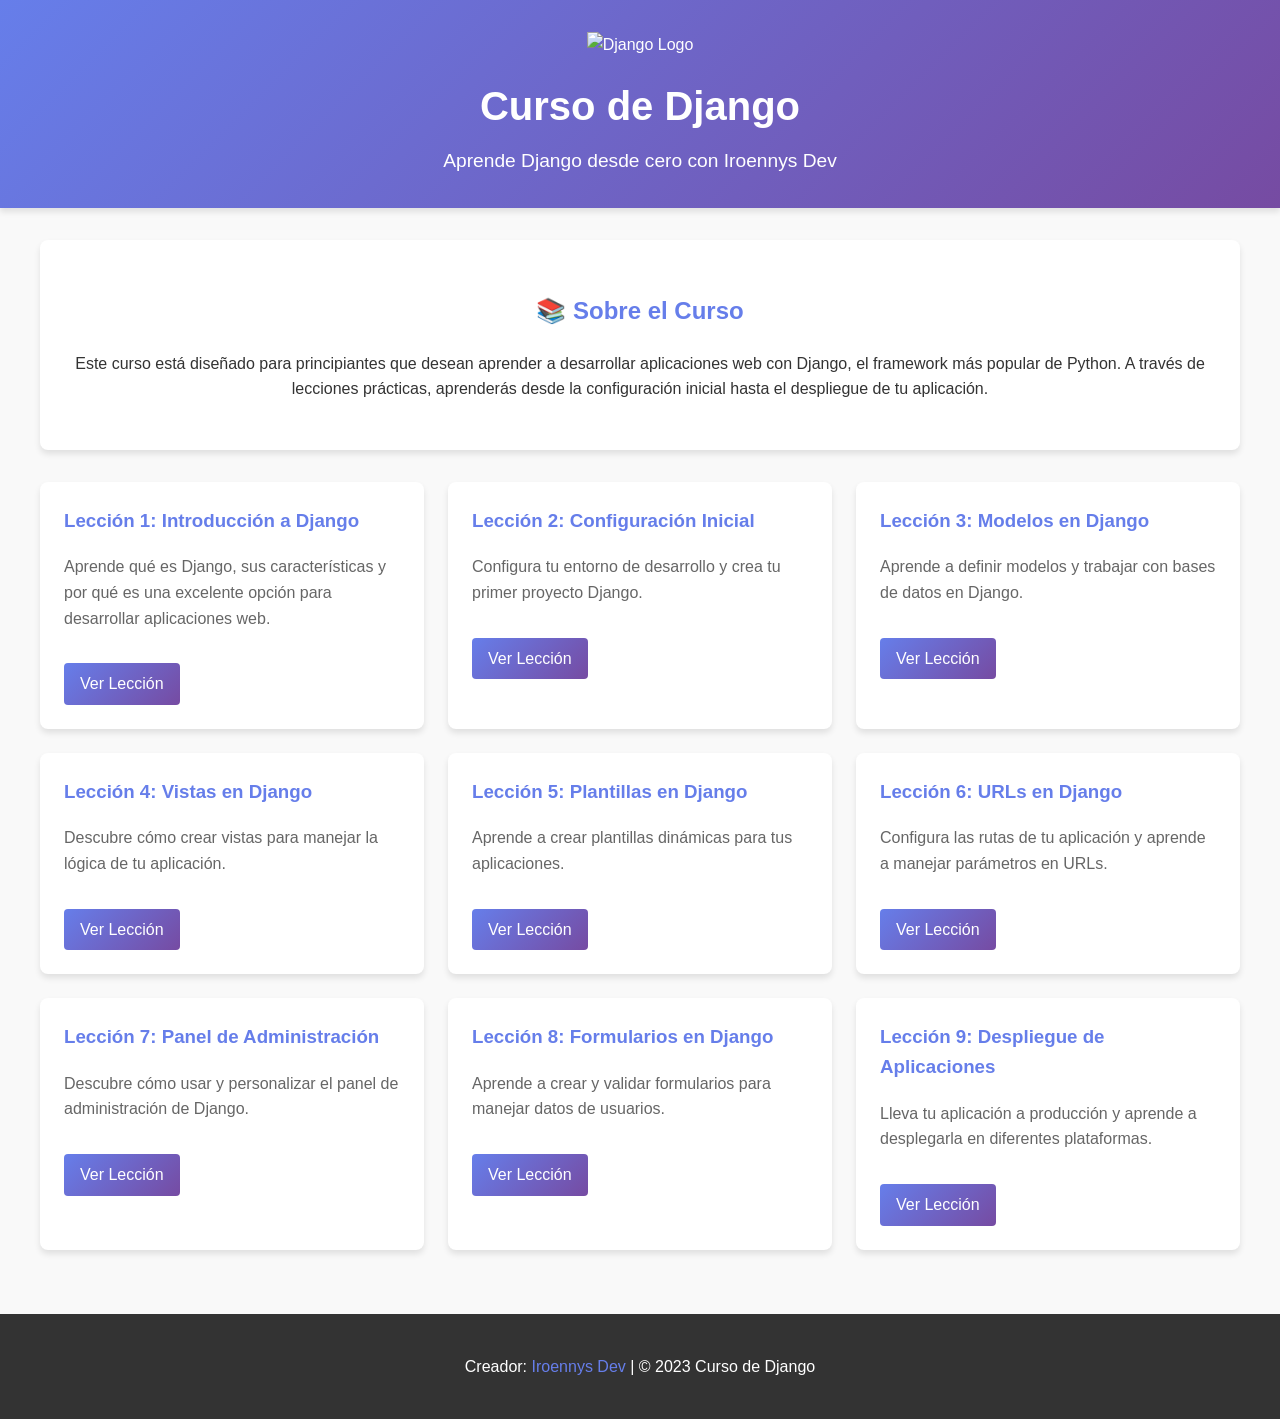
==== docs/index.html @ 35e4da8c "Agrega página web del curso en docs/index.html" ====
<!DOCTYPE html>
<html lang="es">
<head>
    <meta charset="UTF-8">
    <meta name="viewport" content="width=device-width, initial-scale=1.0">
    <title>Curso de Django por Iroennys Dev</title>
    <style>
        body {
            font-family: 'Segoe UI', Tahoma, Geneva, Verdana, sans-serif;
            line-height: 1.6;
            margin: 0;
            padding: 0;
            color: #333;
            background-color: #f9f9f9;
        }
        header {
            background: linear-gradient(135deg, #667eea 0%, #764ba2 100%);
            color: white;
            text-align: center;
            padding: 2rem 0;
            box-shadow: 0 4px 6px rgba(0, 0, 0, 0.1);
        }
        header h1 {
            margin: 0;
            font-size: 2.5rem;
        }
        header p {
            margin: 0.5rem 0 0;
            font-size: 1.2rem;
        }
        .container {
            max-width: 1200px;
            margin: 0 auto;
            padding: 2rem;
        }
        .course-info {
            background: white;
            border-radius: 8px;
            padding: 2rem;
            box-shadow: 0 4px 6px rgba(0, 0, 0, 0.1);
            margin-bottom: 2rem;
            text-align: center;
        }
        .course-info h2 {
            color: #667eea;
        }
        .lessons {
            display: grid;
            grid-template-columns: repeat(auto-fill, minmax(300px, 1fr));
            gap: 1.5rem;
        }
        .lesson-card {
            background: white;
            border-radius: 8px;
            padding: 1.5rem;
            box-shadow: 0 4px 6px rgba(0, 0, 0, 0.1);
            transition: transform 0.3s ease, box-shadow 0.3s ease;
        }
        .lesson-card:hover {
            transform: translateY(-5px);
            box-shadow: 0 6px 12px rgba(0, 0, 0, 0.15);
        }
        .lesson-card h3 {
            color: #667eea;
            margin-top: 0;
        }
        .lesson-card p {
            color: #666;
        }
        .lesson-card a {
            display: inline-block;
            margin-top: 1rem;
            padding: 0.5rem 1rem;
            background: linear-gradient(135deg, #667eea 0%, #764ba2 100%);
            color: white;
            text-decoration: none;
            border-radius: 4px;
            transition: background 0.3s ease;
        }
        .lesson-card a:hover {
            background: linear-gradient(135deg, #764ba2 0%, #667eea 100%);
        }
        footer {
            text-align: center;
            padding: 1.5rem;
            background: #333;
            color: white;
            margin-top: 2rem;
        }
        footer a {
            color: #667eea;
            text-decoration: none;
        }
        footer a:hover {
            text-decoration: underline;
        }
        .django-logo {
            width: 100px;
            height: auto;
            margin-bottom: 1rem;
        }
    </style>
</head>
<body>
    <header>
        <img src="https://www.djangoproject.com/m/img/logos/django-logo-negative.png" alt="Django Logo" class="django-logo">
        <h1>Curso de Django</h1>
        <p>Aprende Django desde cero con Iroennys Dev</p>
    </header>
    <div class="container">
        <div class="course-info">
            <h2>📚 Sobre el Curso</h2>
            <p>Este curso está diseñado para principiantes que desean aprender a desarrollar aplicaciones web con Django, el framework más popular de Python. A través de lecciones prácticas, aprenderás desde la configuración inicial hasta el despliegue de tu aplicación.</p>
        </div>
        <div class="lessons">
            <div class="lesson-card">
                <h3>Lección 1: Introducción a Django</h3>
                <p>Aprende qué es Django, sus características y por qué es una excelente opción para desarrollar aplicaciones web.</p>
                <a href="lecciones/01_introduccion/README.md" target="_blank">Ver Lección</a>
            </div>
            <div class="lesson-card">
                <h3>Lección 2: Configuración Inicial</h3>
                <p>Configura tu entorno de desarrollo y crea tu primer proyecto Django.</p>
                <a href="lecciones/02_configuracion/README.md" target="_blank">Ver Lección</a>
            </div>
            <div class="lesson-card">
                <h3>Lección 3: Modelos en Django</h3>
                <p>Aprende a definir modelos y trabajar con bases de datos en Django.</p>
                <a href="lecciones/03_modelos/README.md" target="_blank">Ver Lección</a>
            </div>
            <div class="lesson-card">
                <h3>Lección 4: Vistas en Django</h3>
                <p>Descubre cómo crear vistas para manejar la lógica de tu aplicación.</p>
                <a href="lecciones/04_vistas/README.md" target="_blank">Ver Lección</a>
            </div>
            <div class="lesson-card">
                <h3>Lección 5: Plantillas en Django</h3>
                <p>Aprende a crear plantillas dinámicas para tus aplicaciones.</p>
                <a href="lecciones/05_templates/README.md" target="_blank">Ver Lección</a>
            </div>
            <div class="lesson-card">
                <h3>Lección 6: URLs en Django</h3>
                <p>Configura las rutas de tu aplicación y aprende a manejar parámetros en URLs.</p>
                <a href="lecciones/06_urls/README.md" target="_blank">Ver Lección</a>
            </div>
            <div class="lesson-card">
                <h3>Lección 7: Panel de Administración</h3>
                <p>Descubre cómo usar y personalizar el panel de administración de Django.</p>
                <a href="lecciones/07_admin/README.md" target="_blank">Ver Lección</a>
            </div>
            <div class="lesson-card">
                <h3>Lección 8: Formularios en Django</h3>
                <p>Aprende a crear y validar formularios para manejar datos de usuarios.</p>
                <a href="lecciones/08_formularios/README.md" target="_blank">Ver Lección</a>
            </div>
            <div class="lesson-card">
                <h3>Lección 9: Despliegue de Aplicaciones</h3>
                <p>Lleva tu aplicación a producción y aprende a desplegarla en diferentes plataformas.</p>
                <a href="lecciones/09_despliegue/README.md" target="_blank">Ver Lección</a>
            </div>
        </div>
    </div>
    <footer>
        <p>Creador: <a href="https://github.com/iroennys-admin" target="_blank">Iroennys Dev</a> | © 2023 Curso de Django</p>
    </footer>
</body>
</html>
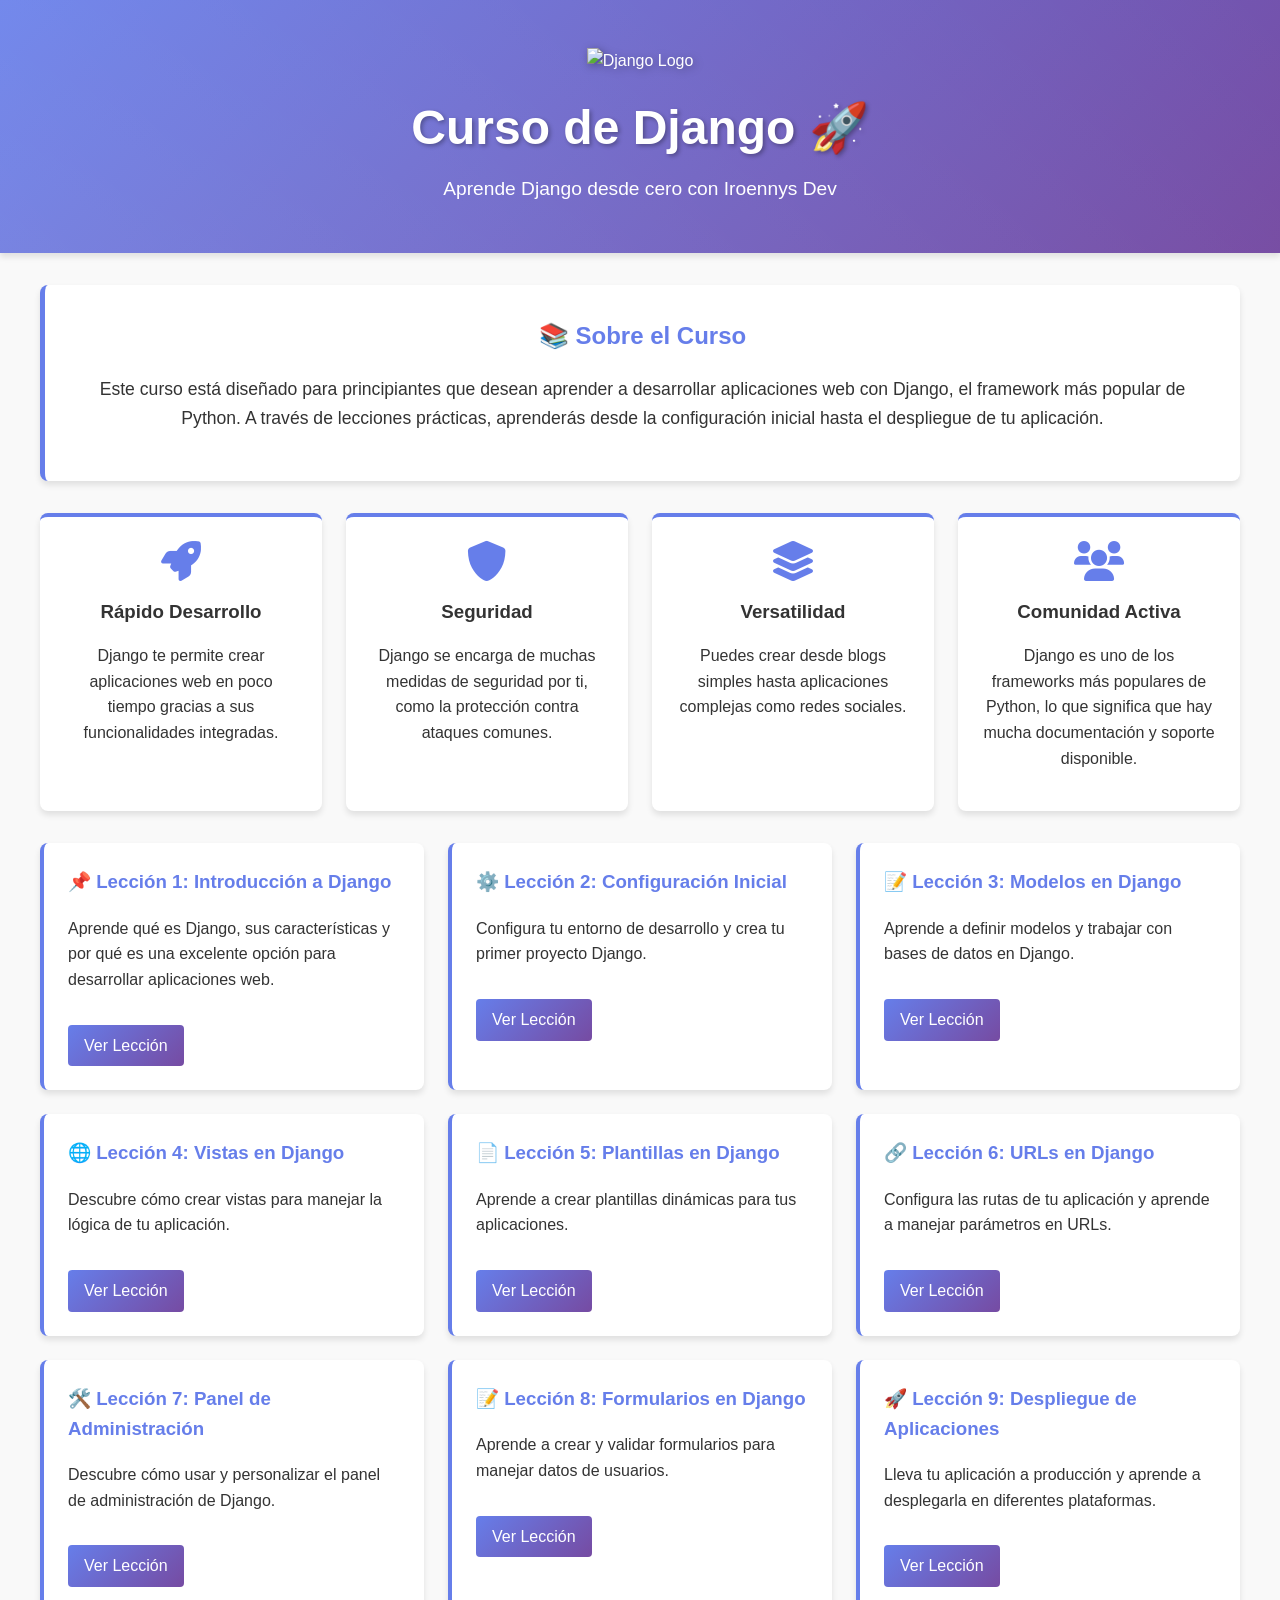
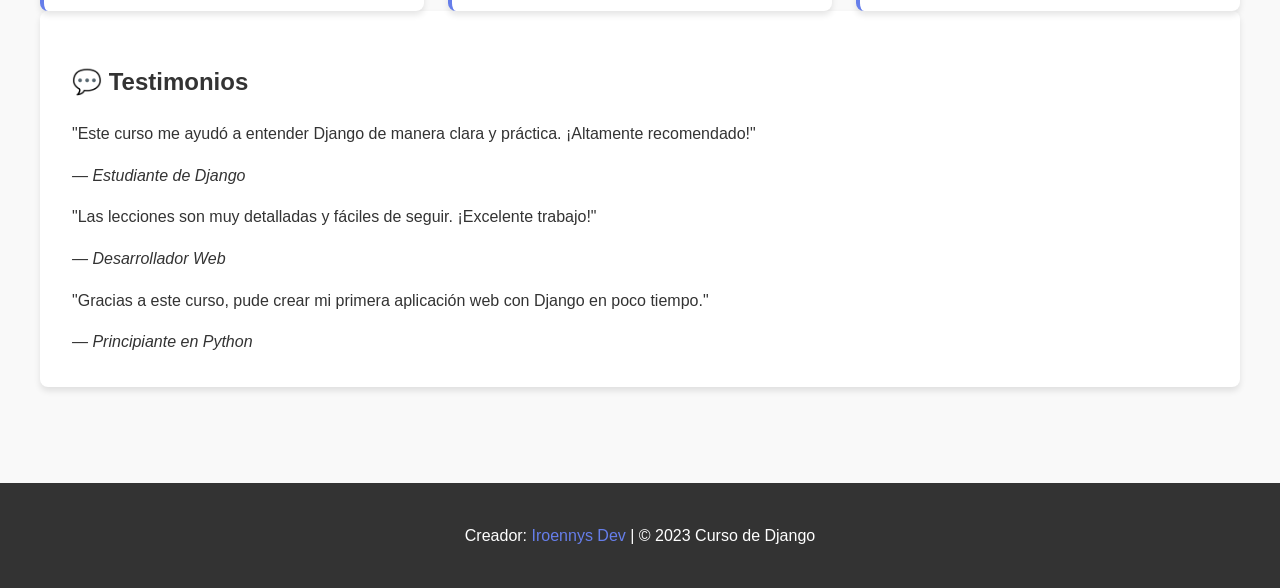
==== commit 036405b6: "Mejora notablemente la web: añade CSS y contenido adicional" ====
--- a/docs/index.html
+++ b/docs/index.html
@@ -4,107 +4,13 @@
     <meta charset="UTF-8">
     <meta name="viewport" content="width=device-width, initial-scale=1.0">
     <title>Curso de Django por Iroennys Dev</title>
-    <style>
-        body {
-            font-family: 'Segoe UI', Tahoma, Geneva, Verdana, sans-serif;
-            line-height: 1.6;
-            margin: 0;
-            padding: 0;
-            color: #333;
-            background-color: #f9f9f9;
-        }
-        header {
-            background: linear-gradient(135deg, #667eea 0%, #764ba2 100%);
-            color: white;
-            text-align: center;
-            padding: 2rem 0;
-            box-shadow: 0 4px 6px rgba(0, 0, 0, 0.1);
-        }
-        header h1 {
-            margin: 0;
-            font-size: 2.5rem;
-        }
-        header p {
-            margin: 0.5rem 0 0;
-            font-size: 1.2rem;
-        }
-        .container {
-            max-width: 1200px;
-            margin: 0 auto;
-            padding: 2rem;
-        }
-        .course-info {
-            background: white;
-            border-radius: 8px;
-            padding: 2rem;
-            box-shadow: 0 4px 6px rgba(0, 0, 0, 0.1);
-            margin-bottom: 2rem;
-            text-align: center;
-        }
-        .course-info h2 {
-            color: #667eea;
-        }
-        .lessons {
-            display: grid;
-            grid-template-columns: repeat(auto-fill, minmax(300px, 1fr));
-            gap: 1.5rem;
-        }
-        .lesson-card {
-            background: white;
-            border-radius: 8px;
-            padding: 1.5rem;
-            box-shadow: 0 4px 6px rgba(0, 0, 0, 0.1);
-            transition: transform 0.3s ease, box-shadow 0.3s ease;
-        }
-        .lesson-card:hover {
-            transform: translateY(-5px);
-            box-shadow: 0 6px 12px rgba(0, 0, 0, 0.15);
-        }
-        .lesson-card h3 {
-            color: #667eea;
-            margin-top: 0;
-        }
-        .lesson-card p {
-            color: #666;
-        }
-        .lesson-card a {
-            display: inline-block;
-            margin-top: 1rem;
-            padding: 0.5rem 1rem;
-            background: linear-gradient(135deg, #667eea 0%, #764ba2 100%);
-            color: white;
-            text-decoration: none;
-            border-radius: 4px;
-            transition: background 0.3s ease;
-        }
-        .lesson-card a:hover {
-            background: linear-gradient(135deg, #764ba2 0%, #667eea 100%);
-        }
-        footer {
-            text-align: center;
-            padding: 1.5rem;
-            background: #333;
-            color: white;
-            margin-top: 2rem;
-        }
-        footer a {
-            color: #667eea;
-            text-decoration: none;
-        }
-        footer a:hover {
-            text-decoration: underline;
-        }
-        .django-logo {
-            width: 100px;
-            height: auto;
-            margin-bottom: 1rem;
-        }
-    </style>
+    <link rel="stylesheet" href="https://cdnjs.cloudflare.com/ajax/libs/font-awesome/6.0.0-beta3/css/all.min.css">
+    <link rel="stylesheet" href="css/styles.css">
 </head>
 <body>
     <header>
         <img src="https://www.djangoproject.com/m/img/logos/django-logo-negative.png" alt="Django Logo" class="django-logo">
-        <h1>Curso de Django</h1>
+        <h1>Curso de Django 🚀</h1>
         <p>Aprende Django desde cero con Iroennys Dev</p>
     </header>
     <div class="container">
@@ -112,51 +18,90 @@
             <h2>📚 Sobre el Curso</h2>
             <p>Este curso está diseñado para principiantes que desean aprender a desarrollar aplicaciones web con Django, el framework más popular de Python. A través de lecciones prácticas, aprenderás desde la configuración inicial hasta el despliegue de tu aplicación.</p>
         </div>
+        <div class="features">
+            <div class="feature-card">
+                <i class="fas fa-rocket"></i>
+                <h3>Rápido Desarrollo</h3>
+                <p>Django te permite crear aplicaciones web en poco tiempo gracias a sus funcionalidades integradas.</p>
+            </div>
+            <div class="feature-card">
+                <i class="fas fa-shield-alt"></i>
+                <h3>Seguridad</h3>
+                <p>Django se encarga de muchas medidas de seguridad por ti, como la protección contra ataques comunes.</p>
+            </div>
+            <div class="feature-card">
+                <i class="fas fa-layer-group"></i>
+                <h3>Versatilidad</h3>
+                <p>Puedes crear desde blogs simples hasta aplicaciones complejas como redes sociales.</p>
+            </div>
+            <div class="feature-card">
+                <i class="fas fa-users"></i>
+                <h3>Comunidad Activa</h3>
+                <p>Django es uno de los frameworks más populares de Python, lo que significa que hay mucha documentación y soporte disponible.</p>
+            </div>
+        </div>
         <div class="lessons">
             <div class="lesson-card">
-                <h3>Lección 1: Introducción a Django</h3>
+                <h3>📌 Lección 1: Introducción a Django</h3>
                 <p>Aprende qué es Django, sus características y por qué es una excelente opción para desarrollar aplicaciones web.</p>
                 <a href="lecciones/01_introduccion/README.md" target="_blank">Ver Lección</a>
             </div>
             <div class="lesson-card">
-                <h3>Lección 2: Configuración Inicial</h3>
+                <h3>⚙️ Lección 2: Configuración Inicial</h3>
                 <p>Configura tu entorno de desarrollo y crea tu primer proyecto Django.</p>
                 <a href="lecciones/02_configuracion/README.md" target="_blank">Ver Lección</a>
             </div>
             <div class="lesson-card">
-                <h3>Lección 3: Modelos en Django</h3>
+                <h3>📝 Lección 3: Modelos en Django</h3>
                 <p>Aprende a definir modelos y trabajar con bases de datos en Django.</p>
                 <a href="lecciones/03_modelos/README.md" target="_blank">Ver Lección</a>
             </div>
             <div class="lesson-card">
-                <h3>Lección 4: Vistas en Django</h3>
+                <h3>🌐 Lección 4: Vistas en Django</h3>
                 <p>Descubre cómo crear vistas para manejar la lógica de tu aplicación.</p>
                 <a href="lecciones/04_vistas/README.md" target="_blank">Ver Lección</a>
             </div>
             <div class="lesson-card">
-                <h3>Lección 5: Plantillas en Django</h3>
+                <h3>📄 Lección 5: Plantillas en Django</h3>
                 <p>Aprende a crear plantillas dinámicas para tus aplicaciones.</p>
                 <a href="lecciones/05_templates/README.md" target="_blank">Ver Lección</a>
             </div>
             <div class="lesson-card">
-                <h3>Lección 6: URLs en Django</h3>
+                <h3>🔗 Lección 6: URLs en Django</h3>
                 <p>Configura las rutas de tu aplicación y aprende a manejar parámetros en URLs.</p>
                 <a href="lecciones/06_urls/README.md" target="_blank">Ver Lección</a>
             </div>
             <div class="lesson-card">
-                <h3>Lección 7: Panel de Administración</h3>
+                <h3>🛠️ Lección 7: Panel de Administración</h3>
                 <p>Descubre cómo usar y personalizar el panel de administración de Django.</p>
                 <a href="lecciones/07_admin/README.md" target="_blank">Ver Lección</a>
             </div>
             <div class="lesson-card">
-                <h3>Lección 8: Formularios en Django</h3>
+                <h3>📝 Lección 8: Formularios en Django</h3>
                 <p>Aprende a crear y validar formularios para manejar datos de usuarios.</p>
                 <a href="lecciones/08_formularios/README.md" target="_blank">Ver Lección</a>
             </div>
             <div class="lesson-card">
-                <h3>Lección 9: Despliegue de Aplicaciones</h3>
+                <h3>🚀 Lección 9: Despliegue de Aplicaciones</h3>
                 <p>Lleva tu aplicación a producción y aprende a desplegarla en diferentes plataformas.</p>
                 <a href="lecciones/09_despliegue/README.md" target="_blank">Ver Lección</a>
+            </div>
+        </div>
+        <div class="testimonials">
+            <h2>💬 Testimonios</h2>
+            <div class="testimonial-grid">
+                <div class="testimonial-card">
+                    <p>"Este curso me ayudó a entender Django de manera clara y práctica. ¡Altamente recomendado!"</p>
+                    <cite>— Estudiante de Django</cite>
+                </div>
+                <div class="testimonial-card">
+                    <p>"Las lecciones son muy detalladas y fáciles de seguir. ¡Excelente trabajo!"</p>
+                    <cite>— Desarrollador Web</cite>
+                </div>
+                <div class="testimonial-card">
+                    <p>"Gracias a este curso, pude crear mi primera aplicación web con Django en poco tiempo."</p>
+                    <cite>— Principiante en Python</cite>
+                </div>
             </div>
         </div>
     </div>
--- a/docs/css/styles.css
+++ b/docs/css/styles.css
@@ -0,0 +1,248 @@
+/* Estilos mejorados para el curso de Django */
+
+:root {
+    --primary-color: #667eea;
+    --secondary-color: #764ba2;
+    --dark-color: #333;
+    --light-color: #f9f9f9;
+    --success-color: #4CAF50;
+    --warning-color: #FFC107;
+    --danger-color: #F44336;
+}
+
+body {
+    font-family: 'Segoe UI', Tahoma, Geneva, Verdana, sans-serif;
+    line-height: 1.6;
+    margin: 0;
+    padding: 0;
+    color: var(--dark-color);
+    background-color: var(--light-color);
+}
+
+header {
+    background: linear-gradient(135deg, var(--primary-color) 0%, var(--secondary-color) 100%);
+    color: white;
+    text-align: center;
+    padding: 3rem 0;
+    box-shadow: 0 4px 6px rgba(0, 0, 0, 0.1);
+    position: relative;
+    overflow: hidden;
+}
+
+header::before {
+    content: '';
+    position: absolute;
+    top: 0;
+    left: 0;
+    width: 100%;
+    height: 100%;
+    background: linear-gradient(45deg, rgba(255, 255, 255, 0.1) 0%, rgba(255, 255, 255, 0) 100%);
+    animation: shine 3s infinite;
+}
+
+@keyframes shine {
+    from {
+        transform: translateX(-100%);
+    }
+    to {
+        transform: translateX(100%);
+    }
+}
+
+header h1 {
+    margin: 0;
+    font-size: 3rem;
+    text-shadow: 2px 2px 4px rgba(0, 0, 0, 0.3);
+    position: relative;
+    z-index: 1;
+}
+
+header p {
+    margin: 0.5rem 0 0;
+    font-size: 1.2rem;
+    position: relative;
+    z-index: 1;
+}
+
+.django-logo {
+    width: 120px;
+    height: auto;
+    margin-bottom: 1rem;
+    filter: drop-shadow(2px 2px 4px rgba(0, 0, 0, 0.3));
+    position: relative;
+    z-index: 1;
+}
+
+.container {
+    max-width: 1200px;
+    margin: 0 auto;
+    padding: 2rem;
+}
+
+.course-info {
+    background: white;
+    border-radius: 8px;
+    padding: 2rem;
+    box-shadow: 0 4px 6px rgba(0, 0, 0, 0.1);
+    margin-bottom: 2rem;
+    text-align: center;
+    border-left: 5px solid var(--primary-color);
+}
+
+.course-info h2 {
+    color: var(--primary-color);
+    margin-top: 0;
+}
+
+.course-info p {
+    font-size: 1.1rem;
+}
+
+.features {
+    display: grid;
+    grid-template-columns: repeat(auto-fit, minmax(250px, 1fr));
+    gap: 1.5rem;
+    margin-bottom: 2rem;
+}
+
+.feature-card {
+    background: white;
+    border-radius: 8px;
+    padding: 1.5rem;
+    box-shadow: 0 4px 6px rgba(0, 0, 0, 0.1);
+    text-align: center;
+    transition: transform 0.3s ease, box-shadow 0.3s ease;
+    border-top: 4px solid var(--primary-color);
+}
+
+.feature-card:hover {
+    transform: translateY(-5px);
+    box-shadow: 0 6px 12px rgba(0, 0, 0, 0.15);
+}
+
+.feature-card i {
+    font-size: 2.5rem;
+    color: var(--primary-color);
+    margin-bottom: 1rem;
+}
+
+.feature-card h3 {
+    margin: 0;
+    color: var(--dark-color);
+}
+
+.lessons {
+    display: grid;
+    grid-template-columns: repeat(auto-fill, minmax(300px, 1fr));
+    gap: 1.5rem;
+}
+
+.lesson-card {
+    background: white;
+    border-radius: 8px;
+    padding: 1.5rem;
+    box-shadow: 0 4px 6px rgba(0, 0, 0, 0.1);
+    transition: transform 0.3s ease, box-shadow 0.3s ease;
+    border-left: 4px solid var(--primary-color);
+}
+
+.lesson-card:hover {
+    transform: translateY(-5px);
+    box-shadow: 0 6px 12px rgba(0, 0, 0, 0.15);
+}
+
+.lesson-card h3 {
+    color: var(--primary-color);
+    margin-top: 0;
+}
+
+.lesson-card p {
+    color: var(--dark-color);
+}
+
+.lesson-card a {
+    display: inline-block;
+    margin-top: 1rem;
+    padding: 0.5rem 1rem;
+    background: linear-gradient(135deg, var(--primary-color) 0%, var(--secondary-color) 100%);
+    color: white;
+    text-decoration: none;
+    border-radius: 4px;
+    transition: background 0.3s ease, transform 0.3s ease;
+}
+
+.lesson-card a:hover {
+    background: linear-gradient(135deg, var(--secondary-color) 0%, var(--primary-color) 100%);
+    transform: scale(1.05);
+}
+
+.testimonials {
+    background: white;
+    border-radius: 8px;
+    padding: 2rem;
+    box-shadow: 0 4px 6px rgba(0, 0, 0, 0.1);
+    margin-bottom: 2rem;
+}
+
+testimonials h2 {
+    color: var(--primary-color);
+    text-align: center;
+    margin-top: 0;
+}
+
+testimonial-grid {
+    display: grid;
+    grid-template-columns: repeat(auto-fit, minmax(250px, 1fr));
+    gap: 1.5rem;
+    margin-top: 1.5rem;
+}
+
+testimonial-card {
+    background: var(--light-color);
+    border-radius: 8px;
+    padding: 1.5rem;
+    text-align: center;
+}
+
+testimonial-card p {
+    font-style: italic;
+    color: var(--dark-color);
+}
+
+testimonial-card cite {
+    display: block;
+    margin-top: 1rem;
+    font-weight: bold;
+    color: var(--primary-color);
+}
+
+footer {
+    text-align: center;
+    padding: 1.5rem;
+    background: var(--dark-color);
+    color: white;
+    margin-top: 2rem;
+}
+
+footer a {
+    color: var(--primary-color);
+    text-decoration: none;
+}
+
+footer a:hover {
+    text-decoration: underline;
+}
+
+@media (max-width: 768px) {
+    header h1 {
+        font-size: 2rem;
+    }
+    
+    header p {
+        font-size: 1rem;
+    }
+    
+    .container {
+        padding: 1rem;
+    }
+}
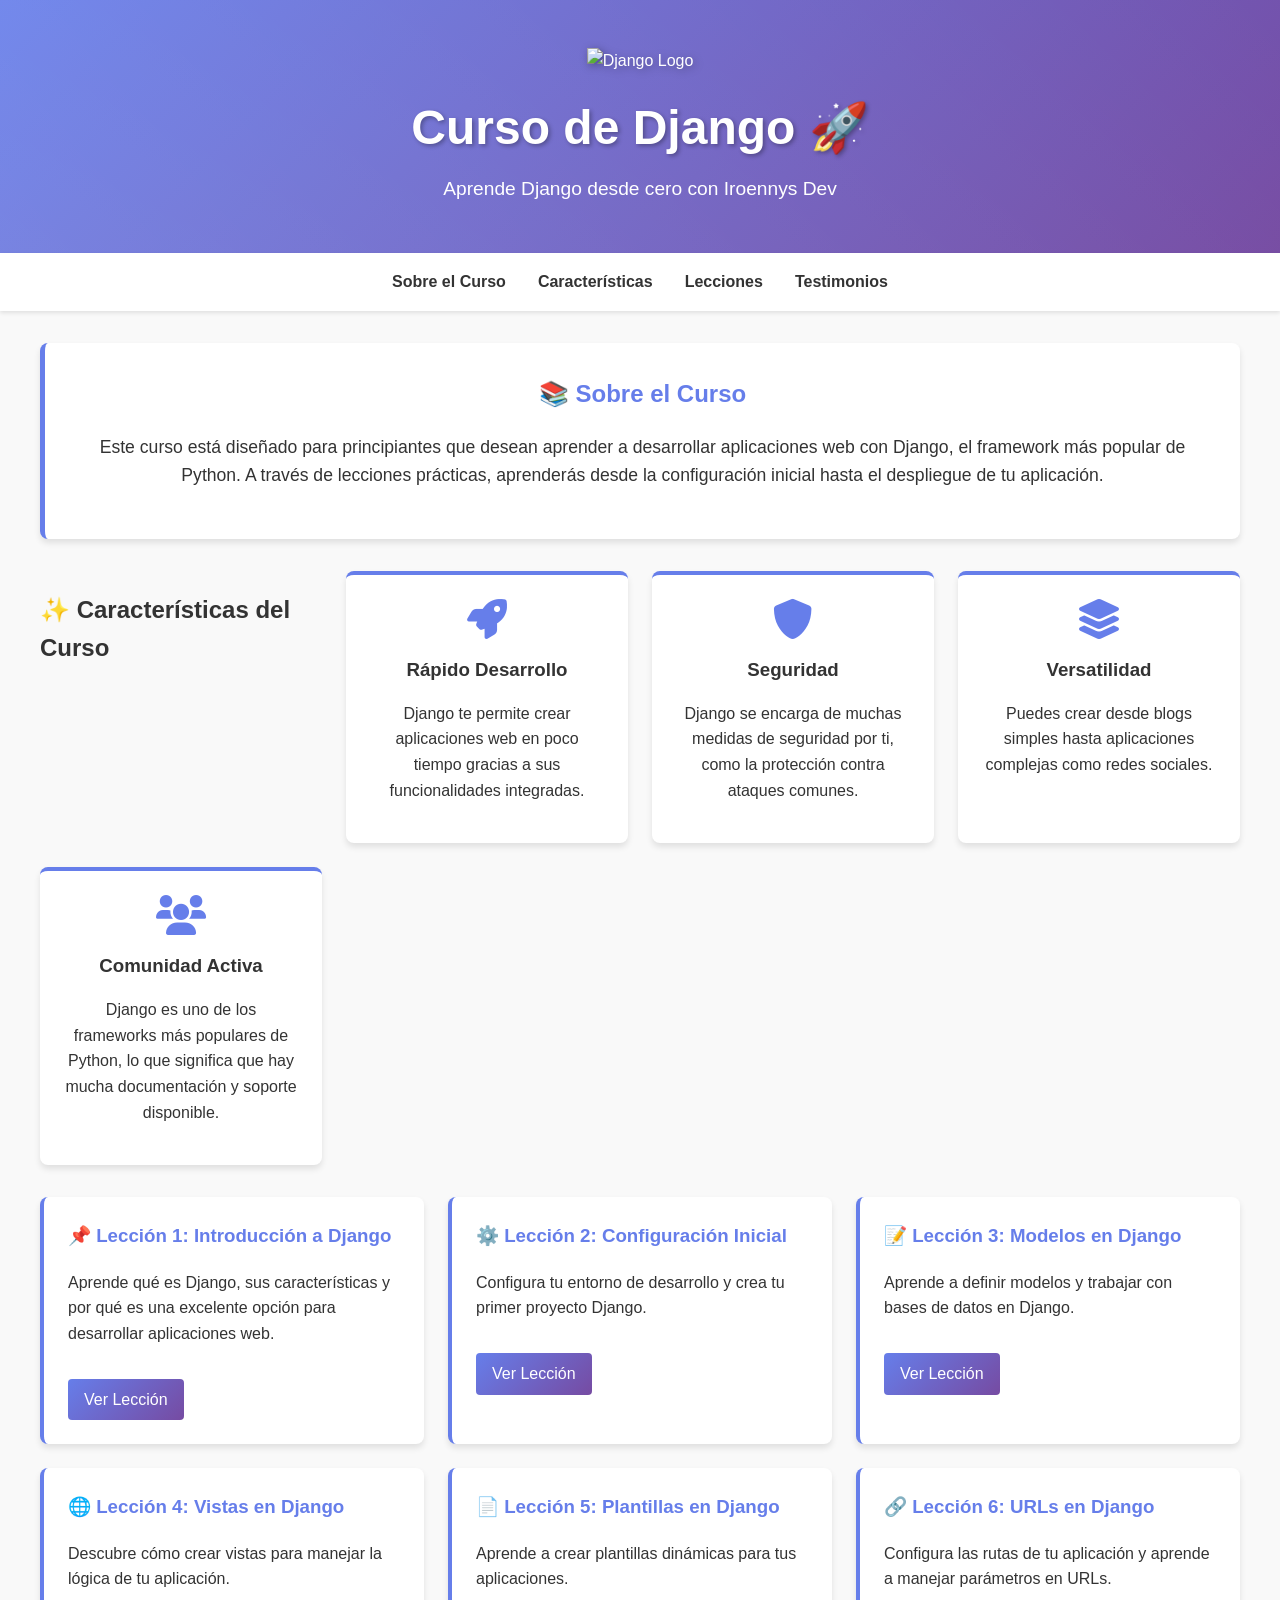
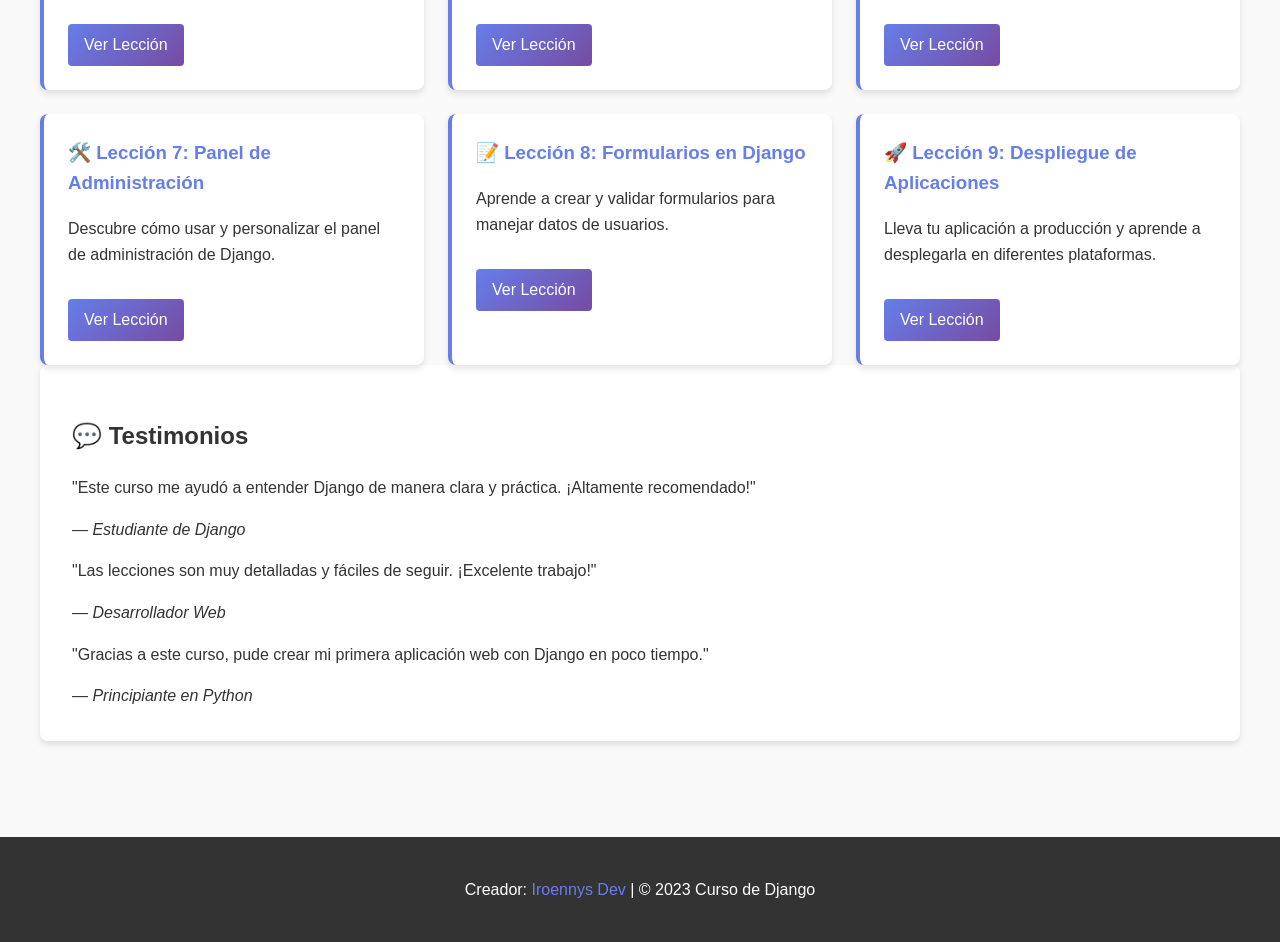
==== commit a1d72440: "Actualiza la web: añade menú de navegación y mejora la estructura" ====
--- a/docs/index.html
+++ b/docs/index.html
@@ -13,12 +13,21 @@
         <h1>Curso de Django 🚀</h1>
         <p>Aprende Django desde cero con Iroennys Dev</p>
     </header>
+    <nav>
+        <ul>
+            <li><a href="#sobre">Sobre el Curso</a></li>
+            <li><a href="#caracteristicas">Características</a></li>
+            <li><a href="#lecciones">Lecciones</a></li>
+            <li><a href="#testimonios">Testimonios</a></li>
+        </ul>
+    </nav>
     <div class="container">
-        <div class="course-info">
+        <div class="course-info" id="sobre">
             <h2>📚 Sobre el Curso</h2>
             <p>Este curso está diseñado para principiantes que desean aprender a desarrollar aplicaciones web con Django, el framework más popular de Python. A través de lecciones prácticas, aprenderás desde la configuración inicial hasta el despliegue de tu aplicación.</p>
         </div>
-        <div class="features">
+        <div class="features" id="caracteristicas">
+            <h2>✨ Características del Curso</h2>
             <div class="feature-card">
                 <i class="fas fa-rocket"></i>
                 <h3>Rápido Desarrollo</h3>
@@ -40,54 +49,54 @@
                 <p>Django es uno de los frameworks más populares de Python, lo que significa que hay mucha documentación y soporte disponible.</p>
             </div>
         </div>
-        <div class="lessons">
+        <div class="lessons" id="lecciones">
             <div class="lesson-card">
                 <h3>📌 Lección 1: Introducción a Django</h3>
                 <p>Aprende qué es Django, sus características y por qué es una excelente opción para desarrollar aplicaciones web.</p>
-                <a href="lecciones/01_introduccion/README.md" target="_blank">Ver Lección</a>
+                <a href="lecciones/01_introduccion.html" target="_blank">Ver Lección</a>
             </div>
             <div class="lesson-card">
                 <h3>⚙️ Lección 2: Configuración Inicial</h3>
                 <p>Configura tu entorno de desarrollo y crea tu primer proyecto Django.</p>
-                <a href="lecciones/02_configuracion/README.md" target="_blank">Ver Lección</a>
+                <a href="lecciones/02_configuracion.html" target="_blank">Ver Lección</a>
             </div>
             <div class="lesson-card">
                 <h3>📝 Lección 3: Modelos en Django</h3>
                 <p>Aprende a definir modelos y trabajar con bases de datos en Django.</p>
-                <a href="lecciones/03_modelos/README.md" target="_blank">Ver Lección</a>
+                <a href="lecciones/03_modelos.html" target="_blank">Ver Lección</a>
             </div>
             <div class="lesson-card">
                 <h3>🌐 Lección 4: Vistas en Django</h3>
                 <p>Descubre cómo crear vistas para manejar la lógica de tu aplicación.</p>
-                <a href="lecciones/04_vistas/README.md" target="_blank">Ver Lección</a>
+                <a href="lecciones/04_vistas.html" target="_blank">Ver Lección</a>
             </div>
             <div class="lesson-card">
                 <h3>📄 Lección 5: Plantillas en Django</h3>
                 <p>Aprende a crear plantillas dinámicas para tus aplicaciones.</p>
-                <a href="lecciones/05_templates/README.md" target="_blank">Ver Lección</a>
+                <a href="lecciones/05_templates.html" target="_blank">Ver Lección</a>
             </div>
             <div class="lesson-card">
                 <h3>🔗 Lección 6: URLs en Django</h3>
                 <p>Configura las rutas de tu aplicación y aprende a manejar parámetros en URLs.</p>
-                <a href="lecciones/06_urls/README.md" target="_blank">Ver Lección</a>
+                <a href="lecciones/06_urls.html" target="_blank">Ver Lección</a>
             </div>
             <div class="lesson-card">
                 <h3>🛠️ Lección 7: Panel de Administración</h3>
                 <p>Descubre cómo usar y personalizar el panel de administración de Django.</p>
-                <a href="lecciones/07_admin/README.md" target="_blank">Ver Lección</a>
+                <a href="lecciones/07_admin.html" target="_blank">Ver Lección</a>
             </div>
             <div class="lesson-card">
                 <h3>📝 Lección 8: Formularios en Django</h3>
                 <p>Aprende a crear y validar formularios para manejar datos de usuarios.</p>
-                <a href="lecciones/08_formularios/README.md" target="_blank">Ver Lección</a>
+                <a href="lecciones/08_formularios.html" target="_blank">Ver Lección</a>
             </div>
             <div class="lesson-card">
                 <h3>🚀 Lección 9: Despliegue de Aplicaciones</h3>
                 <p>Lleva tu aplicación a producción y aprende a desplegarla en diferentes plataformas.</p>
-                <a href="lecciones/09_despliegue/README.md" target="_blank">Ver Lección</a>
+                <a href="lecciones/09_despliegue.html" target="_blank">Ver Lección</a>
             </div>
         </div>
-        <div class="testimonials">
+        <div class="testimonials" id="testimonios">
             <h2>💬 Testimonios</h2>
             <div class="testimonial-grid">
                 <div class="testimonial-card">
--- a/docs/css/styles.css
+++ b/docs/css/styles.css
@@ -216,6 +216,35 @@
     color: var(--primary-color);
 }
 
+nav {
+    background: white;
+    box-shadow: 0 2px 4px rgba(0, 0, 0, 0.1);
+    padding: 1rem;
+    position: sticky;
+    top: 0;
+    z-index: 100;
+}
+
+nav ul {
+    list-style: none;
+    padding: 0;
+    margin: 0;
+    display: flex;
+    justify-content: center;
+    gap: 2rem;
+}
+
+nav a {
+    color: var(--dark-color);
+    text-decoration: none;
+    font-weight: bold;
+    transition: color 0.3s ease;
+}
+
+nav a:hover {
+    color: var(--primary-color);
+}
+
 footer {
     text-align: center;
     padding: 1.5rem;
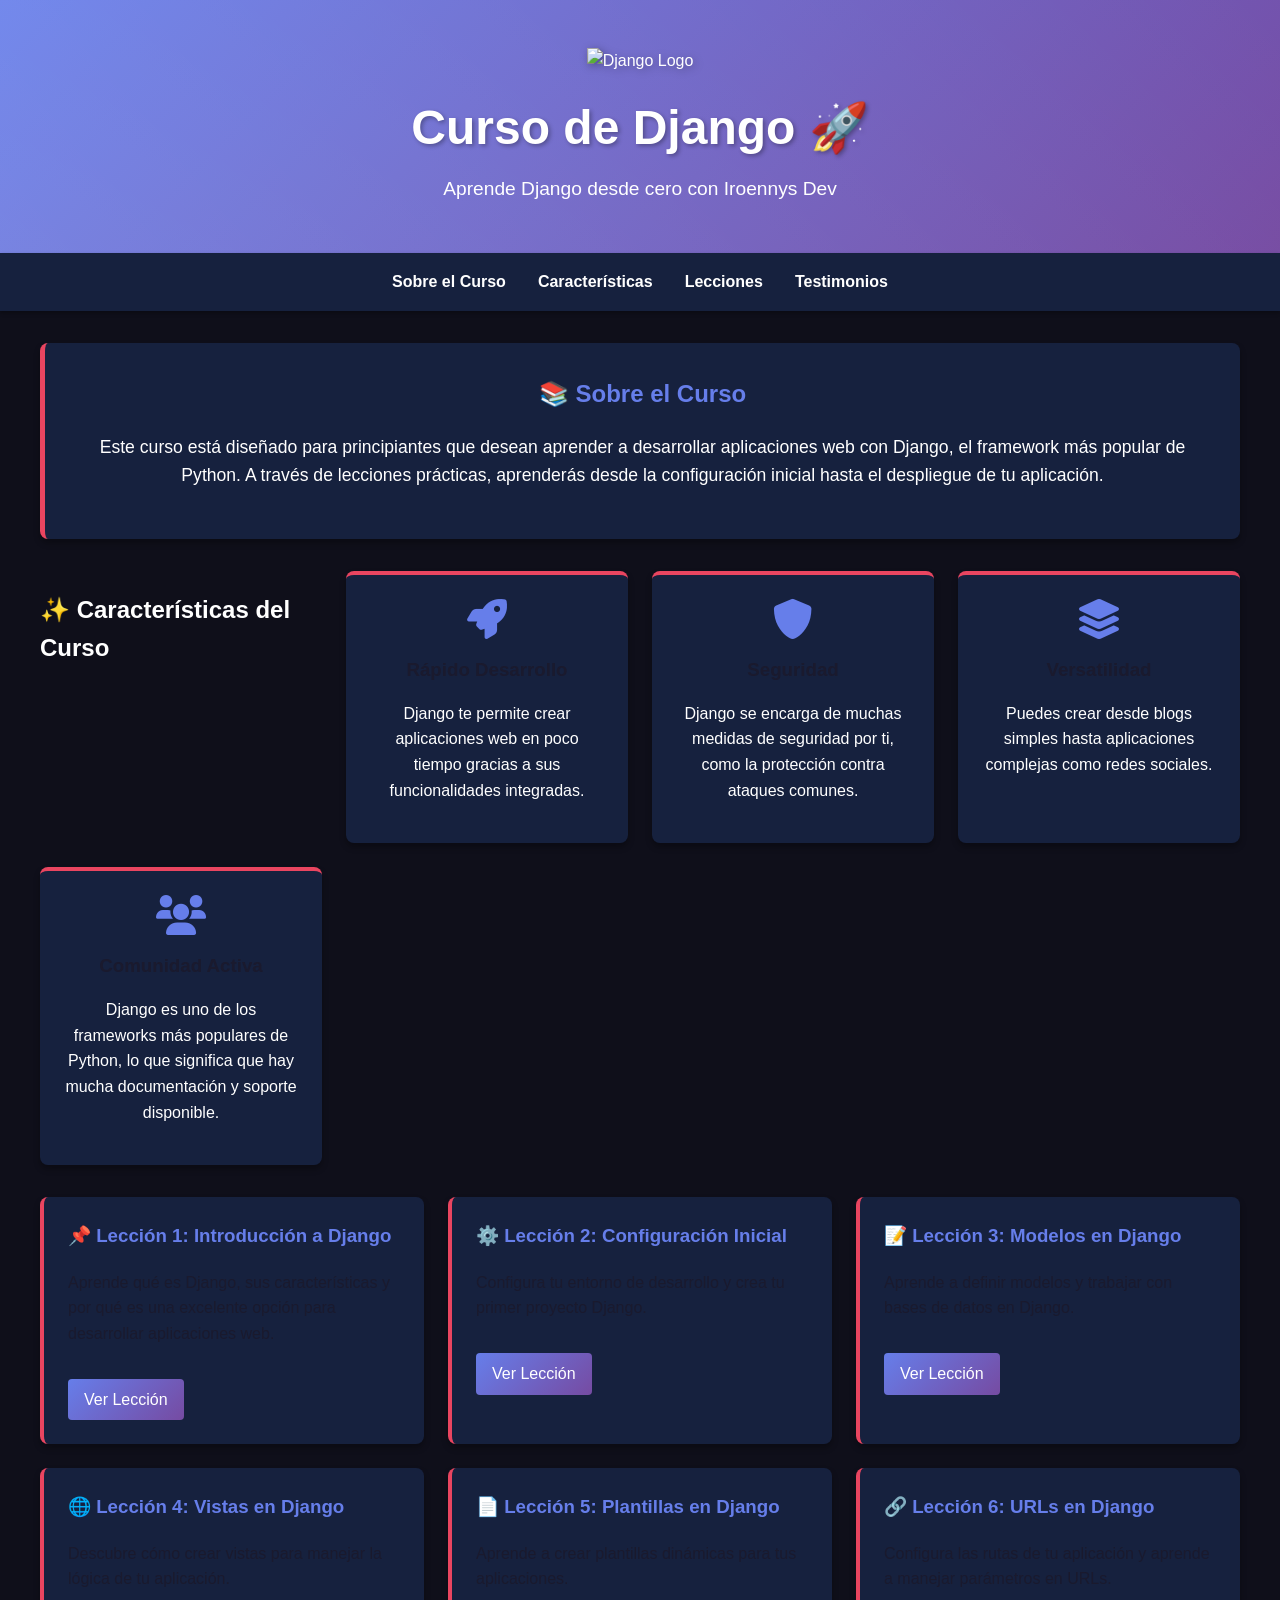
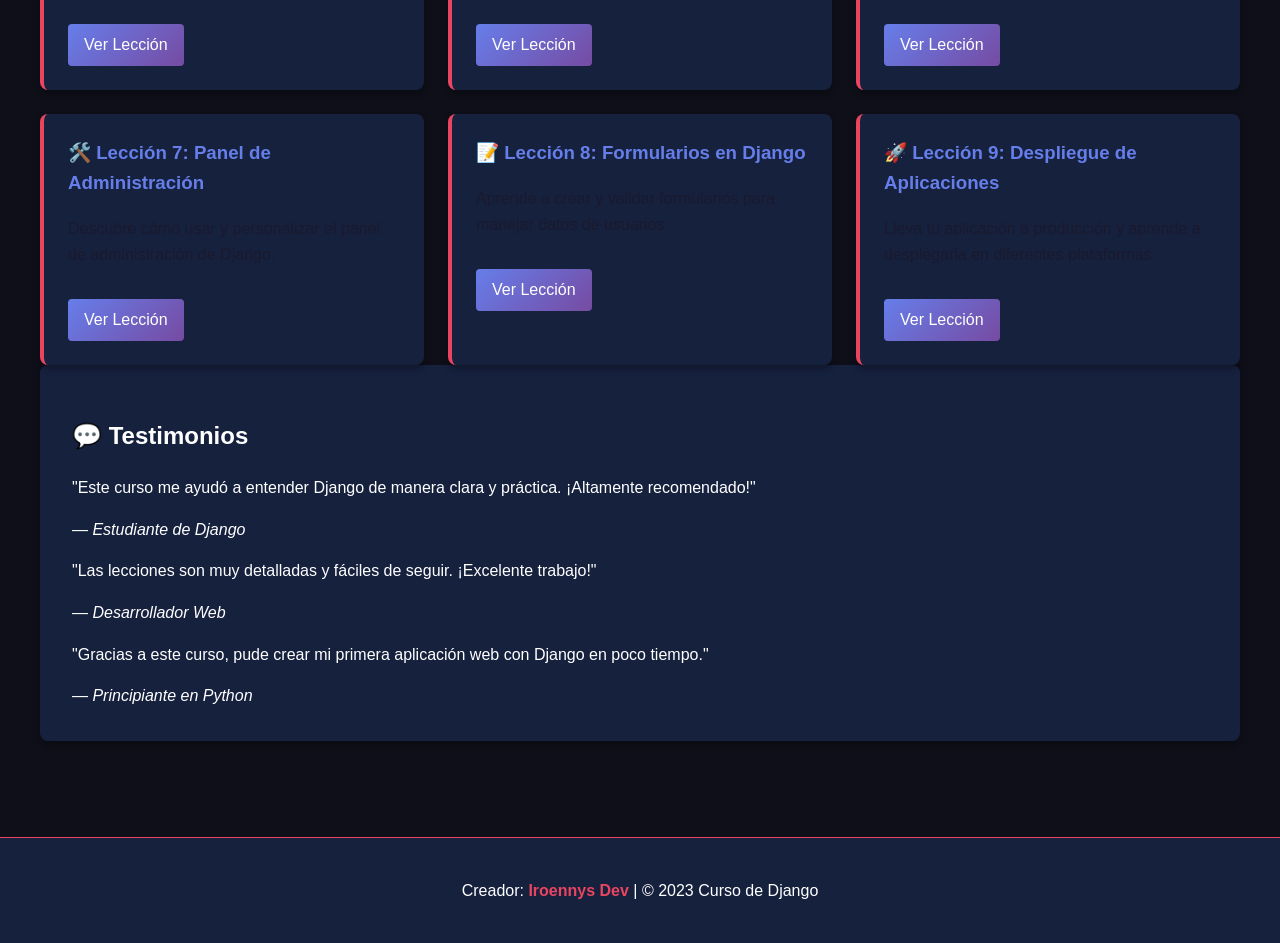
==== commit c2d213b5: "Mejora el diseño web: añade SEO, accesibilidad y diseño responsivo" ====
--- a/docs/index.html
+++ b/docs/index.html
@@ -3,7 +3,11 @@
 <head>
     <meta charset="UTF-8">
     <meta name="viewport" content="width=device-width, initial-scale=1.0">
+    <meta name="description" content="Aprende Django desde cero con este curso completo. Ideal para principiantes que desean desarrollar aplicaciones web con Python y Django.">
+    <meta name="keywords" content="Django, Python, desarrollo web, curso, tutorial, framework, backend">
+    <meta name="author" content="Iroennys Dev">
     <title>Curso de Django por Iroennys Dev</title>
+    <link rel="icon" href="https://www.djangoproject.com/favicon.ico" type="image/x-icon">
     <link rel="stylesheet" href="https://cdnjs.cloudflare.com/ajax/libs/font-awesome/6.0.0-beta3/css/all.min.css">
     <link rel="stylesheet" href="css/styles.css">
 </head>
--- a/docs/css/styles.css
+++ b/docs/css/styles.css
@@ -3,11 +3,15 @@
 :root {
     --primary-color: #667eea;
     --secondary-color: #764ba2;
-    --dark-color: #333;
-    --light-color: #f9f9f9;
+    --dark-color: #1a1a2e;
+    --light-color: #16213e;
+    --accent-color: #e94560;
     --success-color: #4CAF50;
     --warning-color: #FFC107;
     --danger-color: #F44336;
+    --text-color: #ffffff;
+    --text-dark: #ffffff;
+    --background-color: #0f0f1a;
 }
 
 body {
@@ -15,8 +19,8 @@
     line-height: 1.6;
     margin: 0;
     padding: 0;
-    color: var(--dark-color);
-    background-color: var(--light-color);
+    color: var(--text-color);
+    background-color: var(--background-color);
 }
 
 header {
@@ -24,7 +28,7 @@
     color: white;
     text-align: center;
     padding: 3rem 0;
-    box-shadow: 0 4px 6px rgba(0, 0, 0, 0.1);
+    box-shadow: 0 4px 6px rgba(0, 0, 0, 0.3);
     position: relative;
     overflow: hidden;
 }
@@ -80,13 +84,13 @@
 }
 
 .course-info {
-    background: white;
+    background: var(--light-color);
     border-radius: 8px;
     padding: 2rem;
-    box-shadow: 0 4px 6px rgba(0, 0, 0, 0.1);
+    box-shadow: 0 4px 6px rgba(0, 0, 0, 0.3);
     margin-bottom: 2rem;
     text-align: center;
-    border-left: 5px solid var(--primary-color);
+    border-left: 5px solid var(--accent-color);
 }
 
 .course-info h2 {
@@ -106,18 +110,18 @@
 }
 
 .feature-card {
-    background: white;
-    border-radius: 8px;
-    padding: 1.5rem;
-    box-shadow: 0 4px 6px rgba(0, 0, 0, 0.1);
+    background: var(--light-color);
+    border-radius: 8px;
+    padding: 1.5rem;
+    box-shadow: 0 4px 6px rgba(0, 0, 0, 0.3);
     text-align: center;
     transition: transform 0.3s ease, box-shadow 0.3s ease;
-    border-top: 4px solid var(--primary-color);
+    border-top: 4px solid var(--accent-color);
 }
 
 .feature-card:hover {
     transform: translateY(-5px);
-    box-shadow: 0 6px 12px rgba(0, 0, 0, 0.15);
+    box-shadow: 0 6px 12px rgba(0, 0, 0, 0.4);
 }
 
 .feature-card i {
@@ -138,17 +142,17 @@
 }
 
 .lesson-card {
-    background: white;
-    border-radius: 8px;
-    padding: 1.5rem;
-    box-shadow: 0 4px 6px rgba(0, 0, 0, 0.1);
+    background: var(--light-color);
+    border-radius: 8px;
+    padding: 1.5rem;
+    box-shadow: 0 4px 6px rgba(0, 0, 0, 0.3);
     transition: transform 0.3s ease, box-shadow 0.3s ease;
-    border-left: 4px solid var(--primary-color);
+    border-left: 4px solid var(--accent-color);
 }
 
 .lesson-card:hover {
     transform: translateY(-5px);
-    box-shadow: 0 6px 12px rgba(0, 0, 0, 0.15);
+    box-shadow: 0 6px 12px rgba(0, 0, 0, 0.4);
 }
 
 .lesson-card h3 {
@@ -177,15 +181,15 @@
 }
 
 .testimonials {
-    background: white;
+    background: var(--light-color);
     border-radius: 8px;
     padding: 2rem;
-    box-shadow: 0 4px 6px rgba(0, 0, 0, 0.1);
+    box-shadow: 0 4px 6px rgba(0, 0, 0, 0.3);
     margin-bottom: 2rem;
 }
 
 testimonials h2 {
-    color: var(--primary-color);
+    color: var(--text-dark);
     text-align: center;
     margin-top: 0;
 }
@@ -198,15 +202,16 @@
 }
 
 testimonial-card {
-    background: var(--light-color);
-    border-radius: 8px;
-    padding: 1.5rem;
-    text-align: center;
+    background: var(--dark-color);
+    border-radius: 8px;
+    padding: 1.5rem;
+    text-align: center;
+    border-left: 4px solid var(--accent-color);
 }
 
 testimonial-card p {
     font-style: italic;
-    color: var(--dark-color);
+    color: var(--text-color);
 }
 
 testimonial-card cite {
@@ -217,8 +222,8 @@
 }
 
 nav {
-    background: white;
-    box-shadow: 0 2px 4px rgba(0, 0, 0, 0.1);
+    background: var(--light-color);
+    box-shadow: 0 2px 4px rgba(0, 0, 0, 0.3);
     padding: 1rem;
     position: sticky;
     top: 0;
@@ -235,31 +240,34 @@
 }
 
 nav a {
-    color: var(--dark-color);
+    color: var(--text-color);
     text-decoration: none;
     font-weight: bold;
     transition: color 0.3s ease;
 }
 
 nav a:hover {
-    color: var(--primary-color);
+    color: var(--accent-color);
 }
 
 footer {
     text-align: center;
     padding: 1.5rem;
-    background: var(--dark-color);
-    color: white;
+    background: var(--light-color);
+    color: var(--text-color);
     margin-top: 2rem;
+    border-top: 1px solid var(--accent-color);
 }
 
 footer a {
-    color: var(--primary-color);
+    color: var(--accent-color);
     text-decoration: none;
+    font-weight: bold;
 }
 
 footer a:hover {
     text-decoration: underline;
+    color: var(--text-dark);
 }
 
 @media (max-width: 768px) {
@@ -274,4 +282,18 @@
     .container {
         padding: 1rem;
     }
+    
+    .lessons {
+        grid-template-columns: 1fr;
+    }
+    
+    .features {
+        grid-template-columns: 1fr;
+    }
+    
+    nav ul {
+        flex-direction: column;
+        gap: 1rem;
+        text-align: center;
+    }
 }
